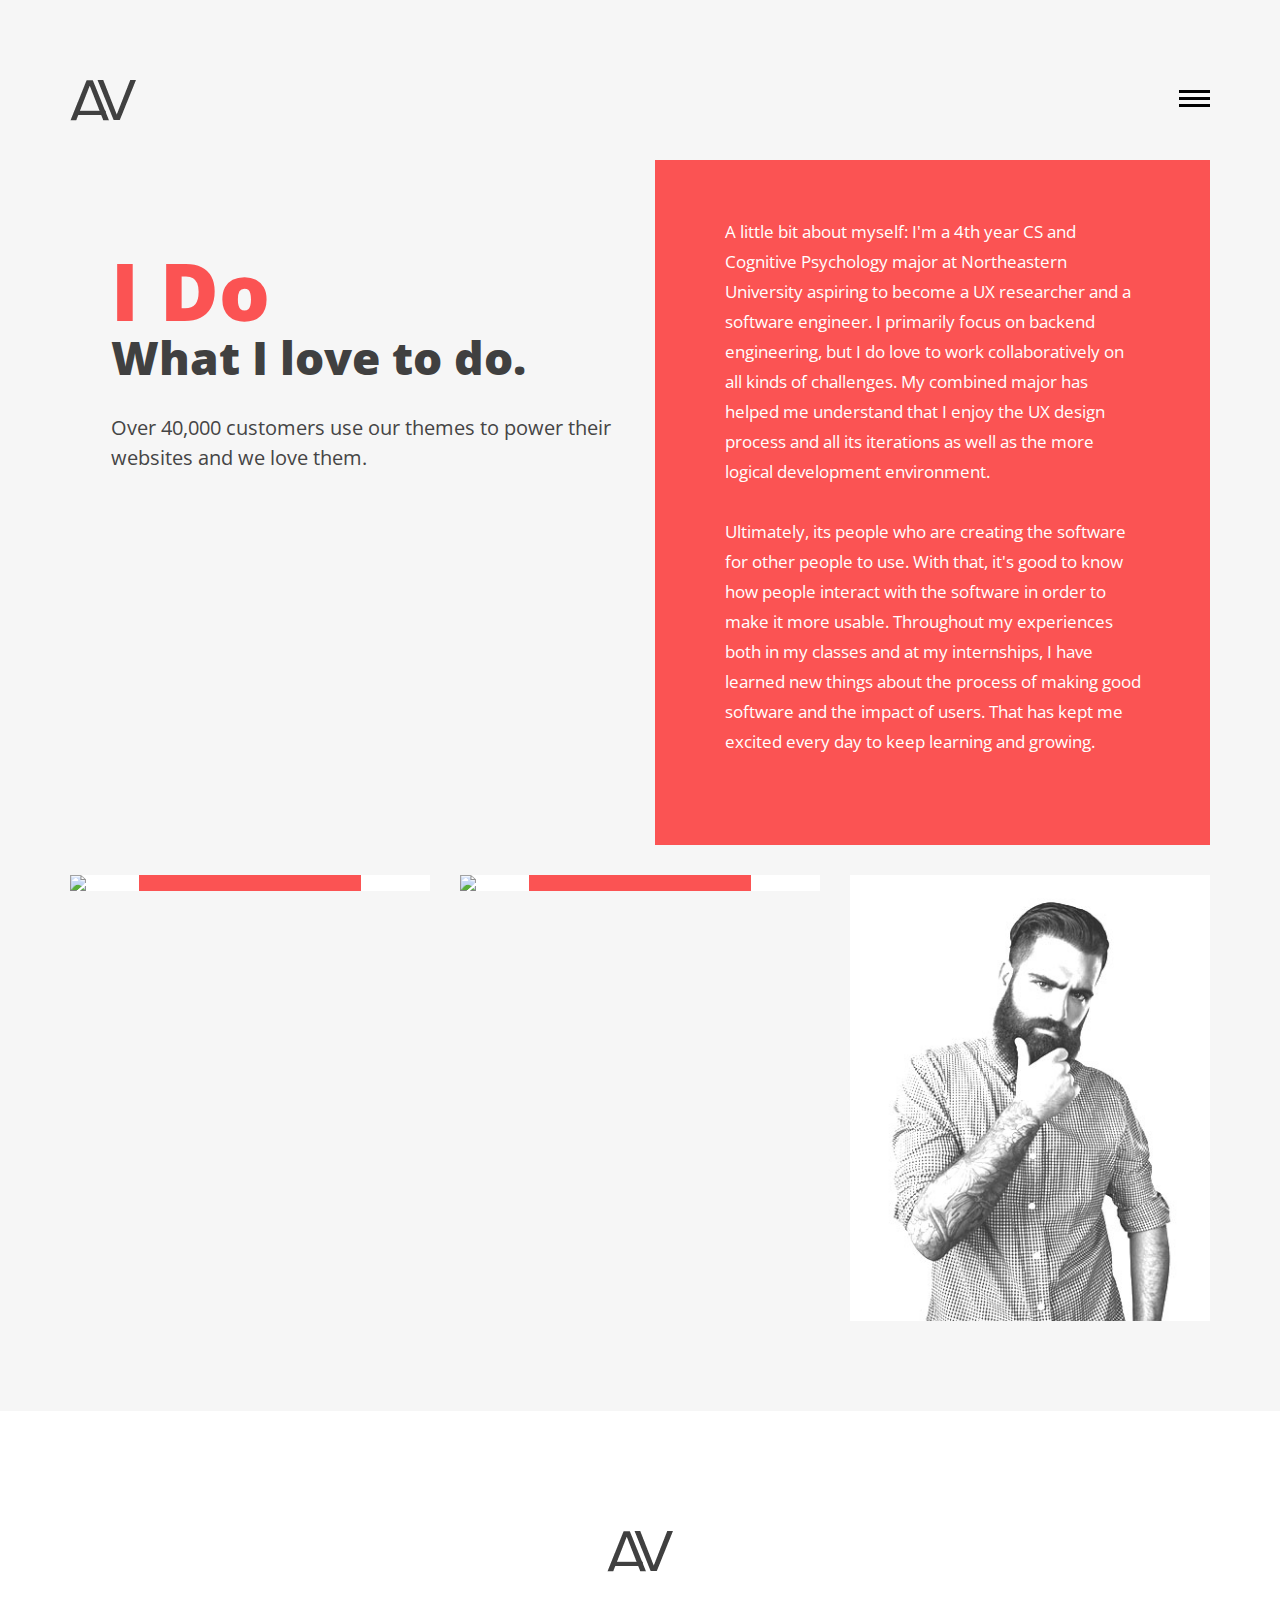
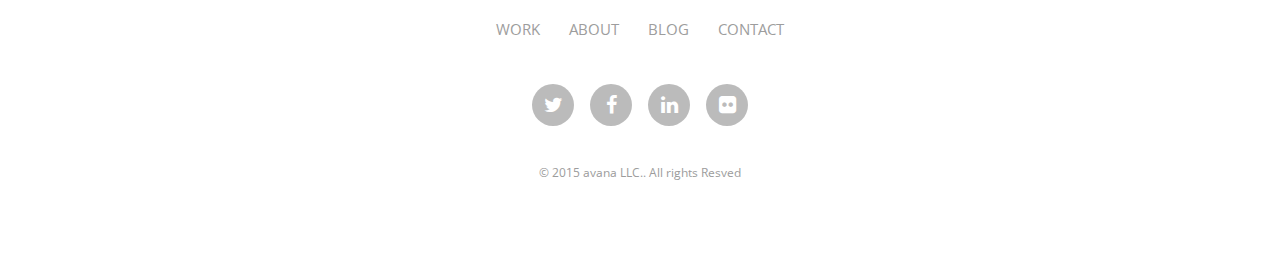
==== about.html @ 3d293314 "revamp step 1" ====
<!DOCTYPE HTML>

 <html>

    <head>

    	<meta name="viewport" content="width=device-width, initial-scale=1, maximum-scale=1" />
        <meta charset="utf-8">
        <!-- Description, Keywords and Author -->
        <meta name="description" content="">
        <meta name="author" content="">

        <title>:: Nikitha | About ::</title>
		<link rel="shortcut icon" href="images/favicon.ico" type="image/x-icon">

        <!-- style -->
        <link href="css/style.css" rel="stylesheet" type="text/css">
        <!-- style -->

        <!-- bootstrap -->
        <link href="css/bootstrap.min.css" rel="stylesheet" type="text/css">
        <!-- responsive -->
        <link href="css/responsive.css" rel="stylesheet" type="text/css">
        <!-- font-awesome -->
        <link href="css/fonts.css" rel="stylesheet" type="text/css">
        <link href="css/font-awesome.min.css" rel="stylesheet" type="text/css">
        <!-- font-awesome -->

	</head>


    <body>
    	<!-- header -->
        	<header role="header">
            	<div class="container">
                	<!-- logo -->
                    	<h1>
                        	<a href="index.html" title="Nikitha Koppu"><img src="images/logo.png" title="Nikitha Koppu" alt="Nikitha Koppu"/></a>
                        </h1>
                    <!-- logo -->

                    <!-- nav -->
                    <nav role="header-nav" class="navy">
                        <ul>
                            <li><a href="index.html" title="Work">Work</a></li>
                            <li class="nav-active"><a href="about.html" title="About">About</a></li>
                            <li><a href="blog.html" title="Blog">Blog</a></li>
                            <li><a href="contact.html" title="Contact">Contact</a></li>
                        </ul>
                    </nav>
                    <!-- nav -->
                </div>
            </header>

        <!-- header -->

        <!-- main -->

        <main role="main-inner-wrapper" class="container">
            <div class="row">
            	<section class="col-xs-12 col-sm-6 col-md-6 col-lg-6 ">
                	<article role="pge-title-content">
                    	<header>
                        	<h2><span>I Do</span> What I love to do.</h2>
                        </header>

                        <p>Over 40,000 customers use our themes to power their websites and we love them.</p>
                    </article>
                </section>

                <section class="col-xs-12 col-sm-6 col-md-6 col-lg-6">
                	<article class="about-content">
                    	<p>A little bit about myself:
                            I'm a 4th year CS and Cognitive Psychology major at Northeastern University aspiring to become a UX researcher and a software engineer.
                            I primarily focus on backend engineering, but I do love to work collaboratively on all kinds of challenges.
                            My combined major has helped me understand that I enjoy the UX design process and all its iterations as well as the more logical development environment.
                        </p>

                        <p>
                            Ultimately, its people who are creating the software for other people to use.
                            With that, it's good to know how people interact with the software in order to make it more usable.
                            Throughout my experiences both in my classes and at my internships, I have learned new things about the process of making good software and the impact of users.
                            That has kept me excited every day to keep learning and growing.
                        </p>
                    </article>
                </section>

                <div class="clearfix"></div>

                <!-- thumbnails -->

                	<div class="thumbnails-pan">
                    	<section class="col-xs-12 col-sm-4 col-md-4 col-lg-4 ">
                        	<figure>
                            	<img src="images/about-images/" class="img-responsive"/>
                            	<figcaption>
                                	<h3>Persona 1</h3>

                                    <h5>Software Developer</h5>
                                </figcaption>
                            </figure>
                        </section>

                        <section class="col-xs-12 col-sm-4 col-md-4 col-lg-4 ">
                        	<figure>
                            	<img src="images/about-images/" class="img-responsive"/>
                            	<figcaption>

                                	<h3>Nikitha</h3>

                                    <h5>The </h5>
                                </figcaption>
                            </figure>
                        </section>

                        <section class="col-xs-12 col-sm-4 col-md-4 col-lg-4 ">
                        	<figure>
                            	<img src="images/about-images/about-image-3.jpg" class="img-responsive"/>
                            	<figcaption>

                                	<h3>Persona 2</h3>

                                    <h5>UX Researcher</h5>
                                </figcaption>
                            </figure>
                        </section>
                    </div>

                <!-- thumbnails -->
            </div>
        </main>

    	<!-- main -->

        <!-- footer -->

        <footer role="footer">
            <!-- logo -->
                <h1>
                    <a href="index.html" title="avana LLC"><img src="images/logo.png" title="avana LLC" alt="avana LLC"/></a>
                </h1>

            <!-- logo -->

            <!-- nav -->

            <nav role="footer-nav">
            	<ul>
                	<li><a href="index.html" title="Work">Work</a></li>
                    <li><a href="about.html" title="About">About</a></li>
                    <li><a href="blog.html" title="Blog">Blog</a></li>
                    <li><a href="contact.html" title="Contact">Contact</a></li>
                </ul>
            </nav>

            <!-- nav -->

            <ul role="social-icons">
            	<li><a href="#"><i class="fa fa-twitter" aria-hidden="true"></i></a></li>
                <li><a href="#"><i class="fa fa-facebook" aria-hidden="true"></i></a></li>
                <li><a href="#"><i class="fa fa-linkedin" aria-hidden="true"></i></a></li>
                <li><a href="#"><i class="fa fa-flickr" aria-hidden="true"></i></a></li>
            </ul>
            <p class="copy-right">&copy; 2015  avana LLC.. All rights Resved</p>
        </footer>

        <!-- footer -->

        <!-- jQuery (necessary for Bootstrap's JavaScript plugins) -->
        <script src="js/jquery.min.js" type="text/javascript"></script>
        <!-- custom -->
		<script src="js/nav.js" type="text/javascript"></script>
        <script src="js/custom.js" type="text/javascript"></script>
        <!-- Include all compiled plugins (below), or include individual files as needed -->
        <script src="js/bootstrap.min.js" type="text/javascript"></script>
        <!-- jquery.countdown -->
        <script src="js/html5shiv.js" type="text/javascript"></script>

    </body>

</html>
---- css/style.css ----
/*

	Theme Name: avana LLC

	Template URI: 

	Description: 

	Author:

	Author URI: 

	License: 

	License URI:

	Version: 1.0

	

	1. Body style

	2. Header

	3. Main

	4. Footer

	5. About

	

*/

@import url(https://fonts.googleapis.com/css?family=Open+Sans:400,300,300italic,400italic,600,600italic,700,700italic,800,800italic);

html {

	-ms-text-size-adjust: 100%;

	-webkit-text-size-adjust: 100%;

}

*, *:before, *:after {

	-webkit-box-sizing: border-box;

	-moz-box-sizing: border-box;

	box-sizing: border-box;

}

input, textarea {

	-webkit-appearance: none;

	-webkit-border-radius: 0;

}

button, html input[type="button"],/* 1 */ input[type="reset"], input[type="submit"] {

	-webkit-appearance: button;

	cursor: pointer;

 *overflow:visible;

}

body, img,.commentys-form input[type="text"],.commentys-form input[type="email"],.commentys-form input[type="url"],.commentys-form textarea {

	transition: all .2s linear;

	-o-transition: all .2s linear;

	-moz-transition: all .2s linear;

	-webkit-transition: all .2s linear;

}

html, body, div, span, object, iframe, h1, h2, h3, h4, h5, h6, p, blockquote, pre, abbr, address, cite, code, del, dfn, em, img, ins, kbd, q, samp, small, strong, sub, sup, var, b, i, dl, dt, dd, ol, ul, li, fieldset, form, label, legend, table, caption, tbody, tfoot, thead, tr, th, td, article, aside, canvas, details, figcaption, figure, footer, header, hgroup, menu, nav, section, summary, time, mark, audio, video, input, main {

	-webkit-box-sizing: border-box;

	-moz-box-sizing: border-box;

	box-sizing: border-box;

	margin: 0;

	padding: 0;

	vertical-align: baseline;

	border: 0;

	outline: 0;

}

article, aside, details, figcaption, figure, footer, header, hgroup, menu, nav, section, img, main {

	display: block

}

audio, canvas, video {

	display: inline-block;

 *display:inline;

 *zoom:1

}

blockquote:before, blockquote:after, q:before, q:after {

	content: '';

	content: none;

}

.clear {

	clear: both;

	line-height: 0;

	height: 0;

}

a {

	text-decoration: none;

	outline: none;

	color: #010101;

	transition-delay: 0s;

	transition-duration: 0.6s;

	transition-property: all;

	transition-timing-function: ease;

}

a:focus, img:focus, button:focus, .btn:focus {outline: none;}

::-moz-selection {background-color:#fb5353;color:#fff;text-shadow:none;}

::selection {background-color: #fb5353;color: #fff;text-shadow: none;}

@font-face {font-family: 'Open Sans', sans-serif;}

/*===== Header ===*/

header[role="header"]{ padding-top:80px; padding-bottom:39px}

header[role="header"] h1{ padding:0; margin:0}

header[role="header"] h1 > a{ max-width:66px; display:block; float:left}

header[role="header"] nav{ padding-top:10px;transition-delay: 0s;

transition-duration: 0.6s;transition-property: all;transition-timing-function: ease;}

header[role="header"] nav ul{ display:none; position: fixed; z-index:60; text-align:center; width:100%; height:100%; top:0; left:0; right:0; background-color:rgba(255,255,255,0.8); padding:0; margin:0; padding-top:199px;}

header[role="header"] nav ul > li{ font-weight:800; font-size:42px; display:block}

header[role="header"] nav ul > li > a{ display:block; line-height:72px; color:#404040}

header[role="header"] nav ul > li:hover a,header[role="header"] nav ul > li.nav-active a{ text-decoration:none; color:#fb5353}

header[role="header"] nav #menu-button {width: 31px;font-size: 0;float: right;height: 19px;position: relative; z-index:70;

-webkit-transform: rotate(0deg);-moz-transform: rotate(0deg);-o-transform: rotate(0deg);transform: rotate(0deg);-webkit-transition: .5s ease-in-out;-moz-transition: .5s ease-in-out;-o-transition: .5s ease-in-out;transition: .5s ease-in-out;cursor: pointer;}

header[role="header"] nav #menu-button span {display: block;position: absolute;z-index: 60;height: 3px;

width: 100%;background: #111111;opacity: 1;left: 0;

-webkit-transform: rotate(0deg);-moz-transform: rotate(0deg);-o-transform: rotate(0deg);

transform: rotate(0deg);-webkit-transition: .25s ease-in-out;-moz-transition: .25s ease-in-out;-o-transition: .25s ease-in-out;transition: .25s ease-in-out;}

header[role="header"] nav #menu-button span {background: #010101;}

header[role="header"] nav #menu-button span:nth-child(1) {top:0px;}

header[role="header"] nav #menu-button span:nth-child(2) {top:7px;}

header[role="header"] nav #menu-button span:nth-child(3) {top:14px;}

header[role="header"] nav #menu-button.open span:nth-child(1) {top: 10px;

-webkit-transform: rotate(135deg);-moz-transform: rotate(135deg);-o-transform: rotate(135deg);transform: rotate(135deg);}

header[role="header"] nav #menu-button.open span:nth-child(2) {opacity: 0;left: -60px;}

header[role="header"] nav #menu-button.open span:nth-child(3) {top: 10px;

-webkit-transform: rotate(-135deg);-moz-transform: rotate(-135deg);-o-transform: rotate(-135deg);transform: rotate(-135deg);}

/*===== main ===*/

main[role="main-home-wrapper"],main[role="main-inner-wrapper"] { padding-bottom:90px}

main[role="main-home-wrapper"] article[role="pge-title-content"],main[role="main-inner-wrapper"] article[role="pge-title-content"]{ padding-left:41px}

main[role="main-home-wrapper"] article[role="pge-title-content"] header,main[role="main-inner-wrapper"] article[role="pge-title-content"] header{ padding-bottom:19px; padding-top:83px}

main[role="main-home-wrapper"] article[role="pge-title-content"] header h2,main[role="main-inner-wrapper"] article[role="pge-title-content"] header h2{ font-size:46px; line-height:53px; color:#404040; font-weight:800}

main[role="main-home-wrapper"] article[role="pge-title-content"] header h2 span,main[role="main-inner-wrapper"] article[role="pge-title-content"] header h2 span{ display:block; font-size:80px; color:#fb5353; padding-bottom:15px}

main[role="main-home-wrapper"] article[role="pge-title-content"] p,main[role="main-inner-wrapper"] article[role="pge-title-content"] p{ font-size:20px; line-height:30px; color:#454545}

/*===== footer ===*/

footer[role="footer"]{ background-color:#FFF; padding-top:100px; padding-bottom:77px}

footer[role="footer"] > h1 a{ margin:0 auto; display:block; max-width:66px;}

footer[role="footer"] nav{ padding-top:37px; padding-bottom:43px}

footer[role="footer"] nav > ul{ text-align:center; padding:0; margin:0}

footer[role="footer"] nav > ul > li{ display: inline-block; text-transform:uppercase; font-size:15px; margin:0 13px}

footer[role="footer"] nav > ul > li > a{ color:#9d9d9d}

footer[role="footer"] nav > ul > li:hover a{ text-decoration:none; color:#fb5353}

footer[role="footer"] ul[role="social-icons"]{ padding:0; margin:0; text-align:center; padding-bottom:40px;}

footer[role="footer"] ul[role="social-icons"] > li{ display: inline-block; margin:0 6.5px}

footer[role="footer"] ul[role="social-icons"] > li > a{ display:block; width:42px; height:42px; background-color:#bbbbbb; color:#FFF; line-height:42px; font-size:20px; border-radius:100%; text-align:center}

footer[role="footer"] ul[role="social-icons"] > li:hover a{ background-color:#fb5353}

footer[role="footer"] .copy-right{ text-align:center; display:block; font-size:12px; line-height:13px; color:#9c9c9c}

/*===== About ===*/

main[role="main-inner-wrapper"] .about-content{ background-color:#fb5353; padding-top:57px; padding-left:70px; padding-right:67px; padding-bottom:58px}

main[role="main-inner-wrapper"] .about-content p{ font-size:17px; line-height:30px; color:#FFF; padding-bottom:20px}

main[role="main-inner-wrapper"] .thumbnails-pan{ padding-top:30px}

main[role="main-inner-wrapper"] .thumbnails-pan section figure{ background-color:#FFF; position:relative; overflow:hidden; cursor:pointer}

main[role="main-inner-wrapper"] .thumbnails-pan section figure,main[role="main-inner-wrapper"] .thumbnails-pan section figure, img,main[role="main-inner-wrapper"] .thumbnails-pan section figure figcaption,section.blog-content figure,section.blog-content figure img,section.blog-content  article{transition-delay: 0s;transition-duration: 0.6s;transition-property: all;transition-timing-function: ease;}

main[role="main-inner-wrapper"] .thumbnails-pan section figure figcaption{ position:absolute; bottom:-50%; left:0; right:0; background-color:#fb5353; margin:0 69px; text-align:center; color:#FFF; padding-top:16px; padding-bottom:27px}

main[role="main-inner-wrapper"] .thumbnails-pan section figure figcaption h3{ font-size:21px; line-height:22px; font-weight:300}

main[role="main-inner-wrapper"] .thumbnails-pan section figure figcaption h5{ text-transform:uppercase; font-size:13px; line-height:14px; font-weight:bold}

main[role="main-inner-wrapper"] .thumbnails-pan section figure:hover,section.blog-content:hover article{ background-color:#fb5353; color:#FFF}

main[role="main-inner-wrapper"] .thumbnails-pan section figure:hover img,section.blog-content:hover figure img{-webkit-transform: scale3d(1.08,1.08,2);transform: scale3d(1.08,1.08,2); opacity:0.5}

main[role="main-inner-wrapper"] .thumbnails-pan section figure:hover figcaption{ bottom:0;}

/*===== Blog ===*/

article[role="pge-title-content"].blog-header{ padding-bottom:218px}

section.blog-content{ margin-bottom:29px}

section.blog-content figure{ overflow:hidden; position:relative;background-color: rgba(255,255,255,0.4); cursor:pointer}

section.blog-content figure .post-date{ text-align:center; color:#FFF; font-weight:800; font-size:14px; line-height:18px; text-transform:uppercase; display:block; background-color:#fb5353; width:130px; height:130px; position:absolute; left:0; top:0; padding-top:41px; z-index:50}

section.blog-content figure .post-date span{ font-size:50px; line-height:35px; display:block}

section.blog-content  article{ font-size:21px; line-height:30px; color:#FFF;  font-weight:800; color:#343434; padding-left:42px; padding-top:33px; padding-bottom:31px;}

section.blog-content:hover figure img{ opacity:0.5}

/*===== Contact ===*/

article[role="pge-title-content"].contact-header{ padding-bottom:218px}

article[role="pge-title-content"].contact-header p a{ color:#343434; padding-right:34px}

article[role="pge-title-content"].contact-header p a:hover{color:#fb5353; text-decoration:none}

.demo-wrapper {width: 100%;margin: 0 auto;height:499px;}

#surabaya {width: 100%;height: 100%;}

.error_message{ color:#e84d49}

#success_page h3,#success_page p{color:#60ca6f }

.contat-from-wrapper{ padding:0 69px; margin-top:108px}

.contat-from-wrapper input[type="text"],.contat-from-wrapper input[type="email"],.contat-from-wrapper textarea{ width:100%; display:block; outline:none; border-bottom:1px solid #bbbbbb; background-color:inherit; color:#404040; font-size:21px; line-height:23px; padding-bottom:24px}

.contat-from-wrapper input[type="text"]:focus,.contat-from-wrapper input[type="email"]:focus,.contat-from-wrapper textarea:focus{ border-bottom-color:#9f9e9e}

.contat-from-wrapper form ::-webkit-input-placeholder { color:#404040; }

.contat-from-wrapper form ::-moz-placeholder { color:#404040; } /* firefox 19+ */

.contat-from-wrapper form :-ms-input-placeholder { color:#404040; } /* ie */

.contat-from-wrapper form input:-moz-placeholder { color:#404040; }

.contat-from-wrapper textarea{ border-bottom:1px solid #bbbbbb; border-left:none; border-right:none; border-top:none; height:77px; margin-top:56px}

.contat-from-wrapper input[type="submit"]{ display:block; border:none; outline:none; width:200px; line-height:60px; text-transform:uppercase; font-size:21px; color:#FFF; font-weight:800; letter-spacing:2px; background-color:#e84d49; margin:41px auto; margin-bottom:0}

.contat-from-wrapper input[type="submit"]:hover{background-color:#f8524e}

/*== Work Details ==*/

.work-details,.blog-details{ padding:0 69px; margin-top:73px}

.work-details header h2{ color:#343434; font-size:36px; font-weight:800}

.work-details header a{ display:inline-block; color:#fb5353; font-size:18px;font-weight:800;padding-top:3px}

.work-details header a i{ color:#0d0d0d; padding-left:10px}

.work-details header a:hover{ color:#0d0d0d; text-decoration:none}

.work-details header a:hover i{ color:#fb5353}

.work-details p{ font-size:16px; color:#666666; line-height:30px; margin-bottom:20px; font-weight:300}

.work-details p strong{ font-weight:800}

.work-images{ margin-top:46px}

.work-images li{ margin-bottom:50px}

/*== Blog Details ==*/

.bog-header { padding-bottom:62px}

.bog-header h3,.comments-pan h3,.commentys-form h4{ color:#404040;font-weight:800; padding-bottom:24px; display:block}

.bog-header h3 span{ color:#fb5353}

.bog-header h2{ font-size:36px; font-weight:normal}

.blog-details .enter-content{ margin-top:62px}

.blog-details .enter-content p{ font-size:16px; line-height:30px; font-weight:300; margin-bottom:23px}

.comments-pan{border-top:2px solid #dedede; padding-top:15px}

.comments-pan h3{border-bottom:2px solid #dedede; padding-bottom:34px; margin-bottom:52px}

.comments-reply,.reply-pan{ padding:0; margin:0; list-style:none}

.comments-reply li{ display:block; border-bottom:2px solid #dedede; overflow:hidden; padding-bottom:51px; margin-bottom:39px}

.comments-reply li figure{ float:left; width:70px; background-color:#000}

.comments-reply li section{ float:left; padding-left:30px; font-size:16px; line-height:30px; font-weight:300; color:#343434;width: 92%;}

.comments-reply li section .date-pan{ font-size:14px; line-height:18px; padding-bottom:25px}

.comments-reply li section h4{font-weight:800; color:#404040; font-size:21px; margin-bottom:6px; margin-top:0}

.comments-reply li section h4 a{ font-size:16px; color:#fb5353;font-weight:400; display:inline-block; padding-left:20px}

.reply-pan{ clear:both; display:block; margin-left:100px;padding-top:39px }

.reply-pan li{ border-bottom:none;border-top:2px solid #dedede; padding-bottom:0; margin-bottom:0;padding-top:38px;}

.commentys-form h4{ font-size:24px}

.commentys-form form{ margin-top:30px}

.commentys-form input[type="text"],.commentys-form input[type="email"],.commentys-form input[type="url"],.commentys-form textarea{ font-size:21px; line-height:22px; color:#404040; padding-bottom:26px; border-bottom:2px solid #bbbbbb; width:100%; display:block; border-left:none; border-right:none; border-top:none; background-color:transparent; outline:none}

.commentys-form textarea{ margin-top:57px}

.commentys-form input[type="text"]:focus,.commentys-form input[type="email"]:focus,.commentys-form input[type="url"]:focus,.commentys-form textarea:focus{ border-bottom-color:#000}

.commentys-form input[type="button"]{ padding:0 36px; text-transform:uppercase; display:inline-block; font-size:21px; line-height:60px; color:#FFF; font-weight: bold; text-align:center; border:none; outline:none; background-color:#fb5353; margin-top:50px}

.commentys-form input[type="button"]:hover{ background-color:#ff5c5c}
---- css/responsive.css ----
/* md */
@media (min-width: 992px) and (max-width: 1199px) {
	.comments-reply li section{ width:88%}
}
/* sm */
@media (min-width: 768px) and (max-width: 991px) {
	header[role="header"]{ padding:8% 0;}
	header[role="header"] nav ul{ padding-top:10%}
	main[role="main-home-wrapper"] article[role="pge-title-content"],main[role="main-inner-wrapper"] article[role="pge-title-content"]{ padding-left:0}
	main[role="main-home-wrapper"] article[role="pge-title-content"] header,main[role="main-inner-wrapper"] article[role="pge-title-content"] header{ padding-top:0}
	main[role="main-home-wrapper"] article[role="pge-title-content"] header h2,main[role="main-inner-wrapper"] article[role="pge-title-content"] header h2{ font-size:34px}
	main[role="main-home-wrapper"] article p br{ display:none}
	footer[role="footer"]{ padding:30px 0}
	footer[role="footer"] nav{ padding:15px 0}
	main[role="main-inner-wrapper"] .about-content{ padding:5%}
	main[role="main-inner-wrapper"] .thumbnails-pan section figure figcaption{ margin:0 10%}
	section.blog-content figure .post-date{ padding-top:20px; height:100px; width:100px}
	article.contact-header[role="pge-title-content"] p a{padding-right:10px}
	.contat-from-wrapper{ margin-top:10px; padding:0 15px}
	.grid-lod li{ width:100% !important; position:static !important; display:inline-block}
	.grid-lod li img{ width:100%}
	.work-details,.blog-details{ padding:0; margin-top:0}
	.comments-reply li section{ width:88%}
}
/* xs */
@media (max-width: 767px) {
	header[role="header"]{ padding:8% 0;}
	header[role="header"] nav ul{ padding-top:10%}
	header[role="header"] nav ul > li{ font-size:30px}
	header[role="header"] nav ul > li > a{ line-height:55px}
	main[role="main-home-wrapper"] article[role="pge-title-content"],main[role="main-inner-wrapper"] article[role="pge-title-content"]{ padding-left:0}
	main[role="main-home-wrapper"] article[role="pge-title-content"] header,main[role="main-inner-wrapper"] article[role="pge-title-content"] header{ padding-top:10px}
	main[role="main-home-wrapper"] article[role="pge-title-content"] header h2,main[role="main-inner-wrapper"] article[role="pge-title-content"] header h2{ font-size:47px}
	main[role="main-home-wrapper"] article[role="pge-title-content"] header h2 span, main[role="main-inner-wrapper"] article[role="pge-title-content"] header h2 span{ font-size:60px;}
	main[role="main-home-wrapper"] article{ padding-bottom:30px}
	main[role="main-home-wrapper"] article p br{ display:none}
	footer[role="footer"]{ padding:40px 0}
	footer[role="footer"] nav{ padding:15px 0}
	main[role="main-inner-wrapper"] .about-content{ padding:5%}
	main[role="main-inner-wrapper"] .thumbnails-pan section figure{ margin-bottom:20px}
	article[role="pge-title-content"].blog-header,article[role="pge-title-content"].contact-header{ padding-bottom:30px}
	section.blog-content figure .post-date{ padding-top:20px; height:100px; width:100px}
	section.blog-content article{ padding:2% 5%; font-size:18px; line-height:24px;font-family: 'proxima_nova_cn_rgregular';}
	article.contact-header[role="pge-title-content"] p a{ font-size:18px; padding-right:10px}
	.contat-from-wrapper{ margin-top:10px; padding:0 15px}
	.contat-from-wrapper input[type="text"], .contat-from-wrapper input[type="email"]{ margin-bottom:20px}
	.contat-from-wrapper textarea{ margin-top:0}
	.work-details,.blog-details{ padding:0; margin-top:0}
	.work-images{ margin-top:0}
	.work-images li{ margin-bottom:0; width:100%}
	.work-images li figcaption h2{ font-size:18px;}
	.grid-lod li{ width:100% !important; position:static !important}
	.bog-header h3, .comments-pan h3, .commentys-form h4{ padding-bottom:0}
	.bog-header h2{ font-size:18px; line-height:26px}
	.bog-header{ padding-bottom:20px}
	.blog-details .enter-content{ margin-top:10px}
	.blog-details .enter-content p,.comments-reply li section{ font-size:14px; line-height:26px}
	.comments-pan h3{ padding-bottom:20px; margin-top:0}
	.comments-reply li section{ float:none; width:auto; padding-left:0}
	.comments-reply li figure{ margin-right:20px}
	.reply-pan{ margin-left:20px}
	.commentys-form input[type="text"], .commentys-form input[type="email"], .commentys-form input[type="url"], .commentys-form textarea{ margin-bottom:20px}
	.commentys-form textarea{ margin-top:0; margin-bottom:0}
	
}
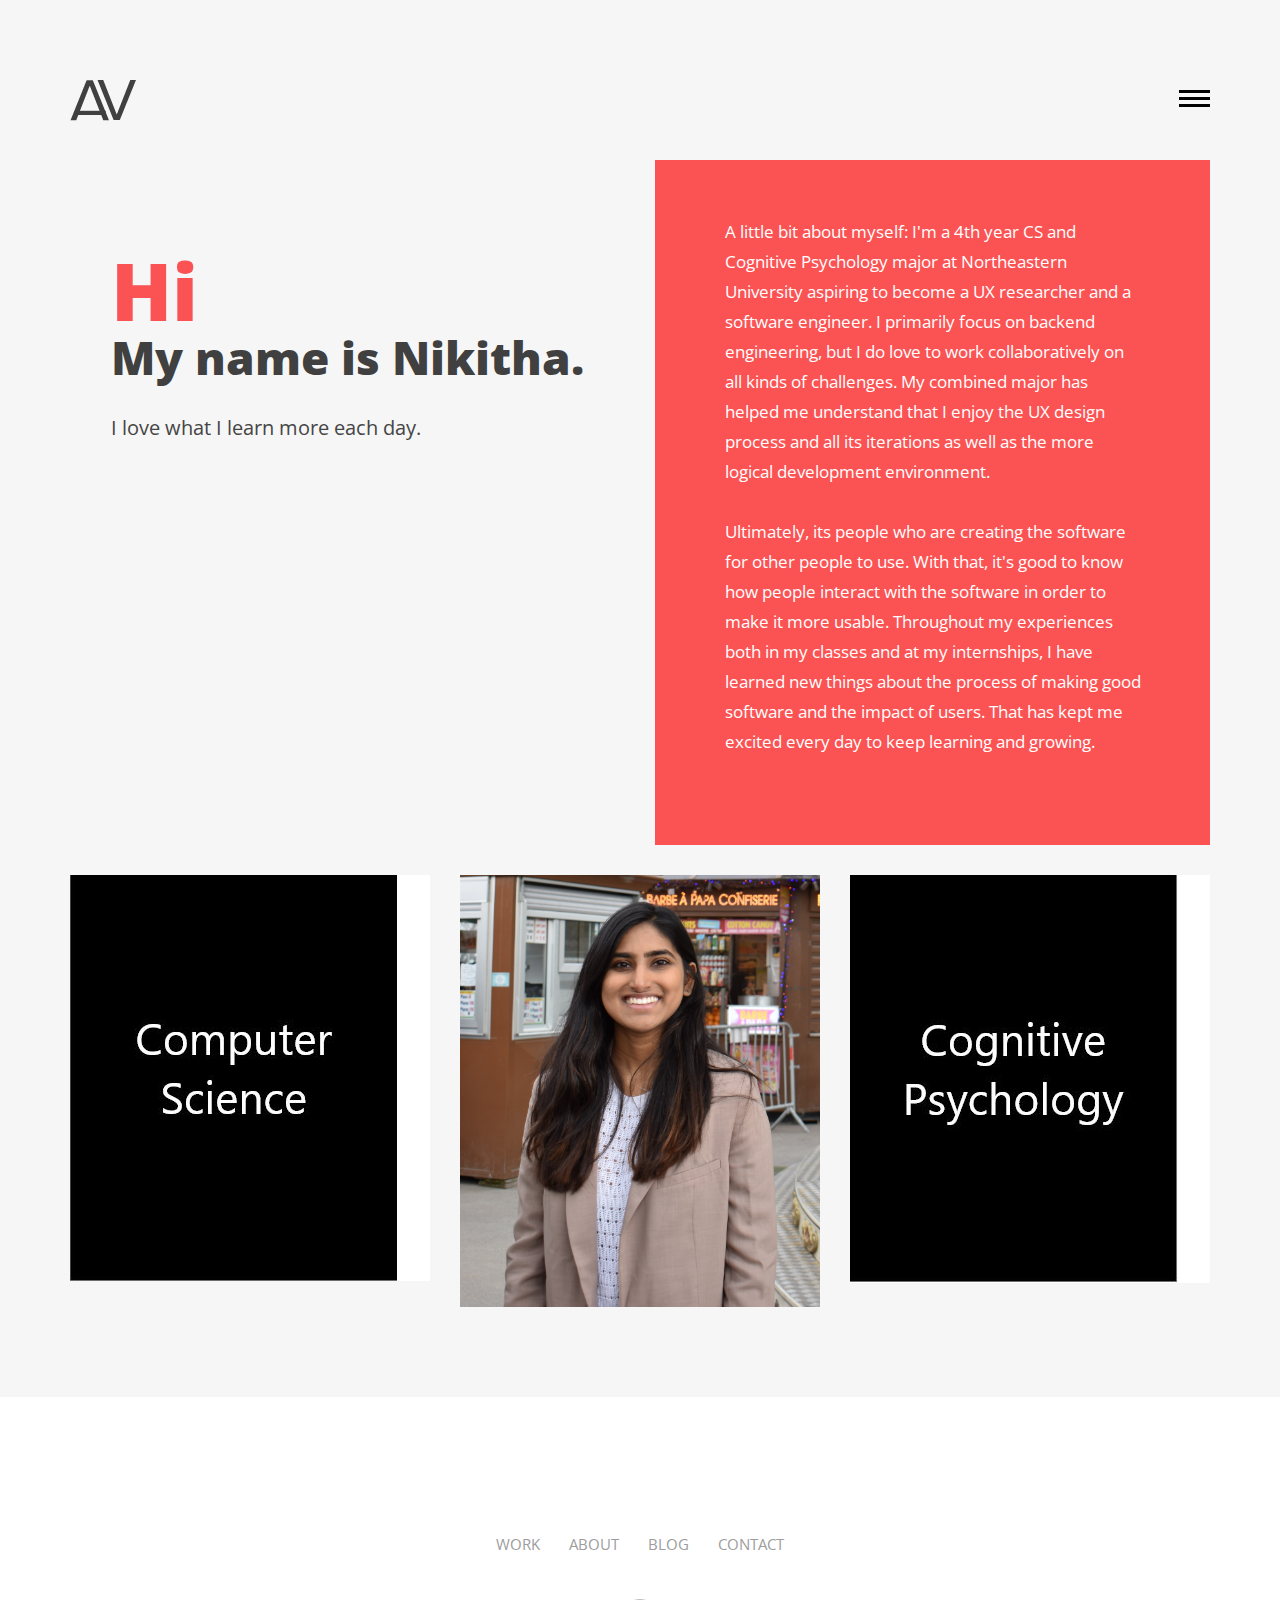
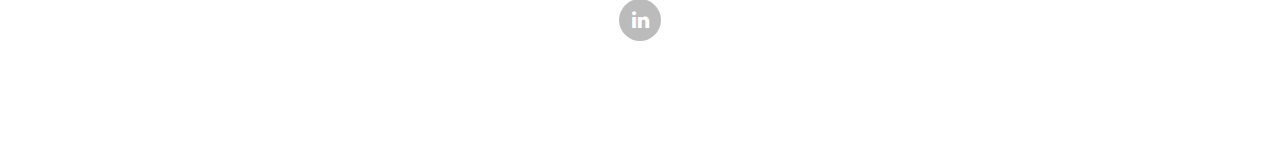
==== commit d1943ab0: "about page" ====
--- a/about.html
+++ b/about.html
@@ -61,10 +61,10 @@
             	<section class="col-xs-12 col-sm-6 col-md-6 col-lg-6 ">
                 	<article role="pge-title-content">
                     	<header>
-                        	<h2><span>I Do</span> What I love to do.</h2>
+                        	<h2><span>Hi </span> My name is Nikitha.</h2>
                         </header>
 
-                        <p>Over 40,000 customers use our themes to power their websites and we love them.</p>
+                        <p>I love what I learn more each day.</p>
                     </article>
                 </section>
 
@@ -92,7 +92,7 @@
                 	<div class="thumbnails-pan">
                     	<section class="col-xs-12 col-sm-4 col-md-4 col-lg-4 ">
                         	<figure>
-                            	<img src="images/about-images/" class="img-responsive"/>
+                            	<img src="images/about-images/cs.JPG" class="img-responsive"/>
                             	<figcaption>
                                 	<h3>Persona 1</h3>
 
@@ -103,19 +103,19 @@
 
                         <section class="col-xs-12 col-sm-4 col-md-4 col-lg-4 ">
                         	<figure>
-                            	<img src="images/about-images/" class="img-responsive"/>
+                            	<img src="images/about-images/profile.jpg" class="img-responsive"/>
                             	<figcaption>
 
                                 	<h3>Nikitha</h3>
 
-                                    <h5>The </h5>
+                                    <h5>A Thinker</h5>
                                 </figcaption>
                             </figure>
                         </section>
 
                         <section class="col-xs-12 col-sm-4 col-md-4 col-lg-4 ">
                         	<figure>
-                            	<img src="images/about-images/about-image-3.jpg" class="img-responsive"/>
+                            	<img src="images/about-images/psych.JPG" class="img-responsive"/>
                             	<figcaption>
 
                                 	<h3>Persona 2</h3>
@@ -135,12 +135,6 @@
         <!-- footer -->
 
         <footer role="footer">
-            <!-- logo -->
-                <h1>
-                    <a href="index.html" title="avana LLC"><img src="images/logo.png" title="avana LLC" alt="avana LLC"/></a>
-                </h1>
-
-            <!-- logo -->
 
             <!-- nav -->
 
@@ -156,12 +150,8 @@
             <!-- nav -->
 
             <ul role="social-icons">
-            	<li><a href="#"><i class="fa fa-twitter" aria-hidden="true"></i></a></li>
-                <li><a href="#"><i class="fa fa-facebook" aria-hidden="true"></i></a></li>
                 <li><a href="#"><i class="fa fa-linkedin" aria-hidden="true"></i></a></li>
-                <li><a href="#"><i class="fa fa-flickr" aria-hidden="true"></i></a></li>
             </ul>
-            <p class="copy-right">&copy; 2015  avana LLC.. All rights Resved</p>
         </footer>
 
         <!-- footer -->
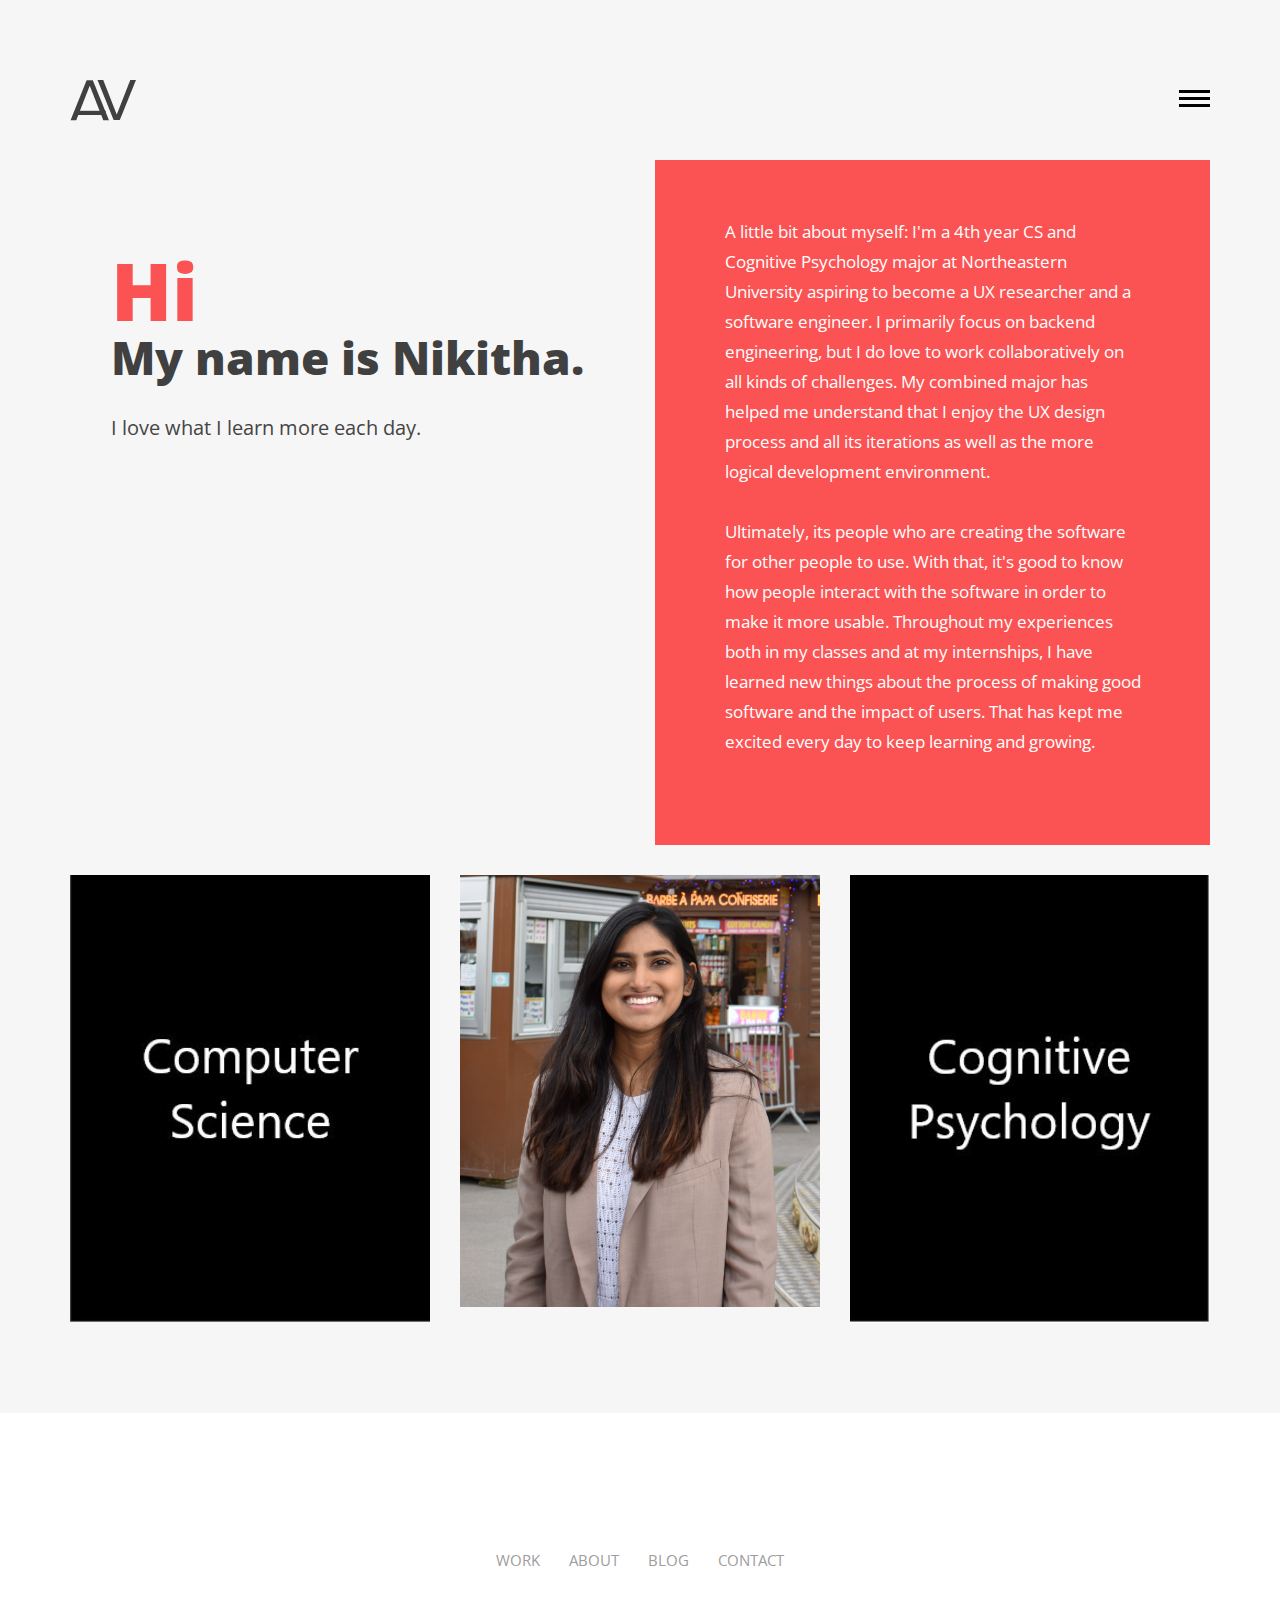
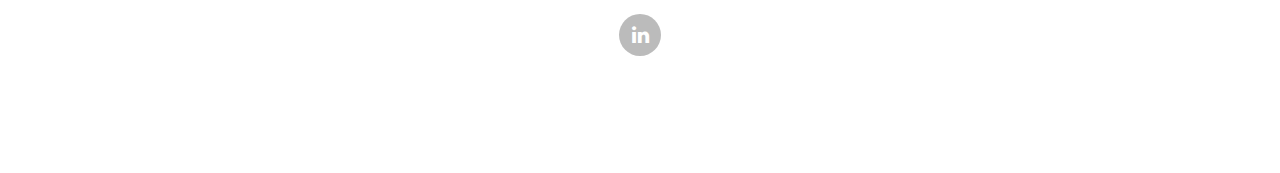
==== commit e23c1752: "img size" ====
--- a/about.html
+++ b/about.html
@@ -92,7 +92,7 @@
                 	<div class="thumbnails-pan">
                     	<section class="col-xs-12 col-sm-4 col-md-4 col-lg-4 ">
                         	<figure>
-                            	<img src="images/about-images/cs.JPG" class="img-responsive"/>
+                            	<img src="images/about-images/cs.JPG" width="385" height="462" class="img-responsive"/>
                             	<figcaption>
                                 	<h3>Persona 1</h3>
 
@@ -103,7 +103,7 @@
 
                         <section class="col-xs-12 col-sm-4 col-md-4 col-lg-4 ">
                         	<figure>
-                            	<img src="images/about-images/profile.jpg" class="img-responsive"/>
+                            	<img src="images/about-images/profile.jpg" width="385" height="462" class="img-responsive"/>
                             	<figcaption>
 
                                 	<h3>Nikitha</h3>
@@ -115,7 +115,7 @@
 
                         <section class="col-xs-12 col-sm-4 col-md-4 col-lg-4 ">
                         	<figure>
-                            	<img src="images/about-images/psych.JPG" class="img-responsive"/>
+                            	<img src="images/about-images/psych.JPG" width="385" height="462" class="img-responsive"/>
                             	<figcaption>
 
                                 	<h3>Persona 2</h3>
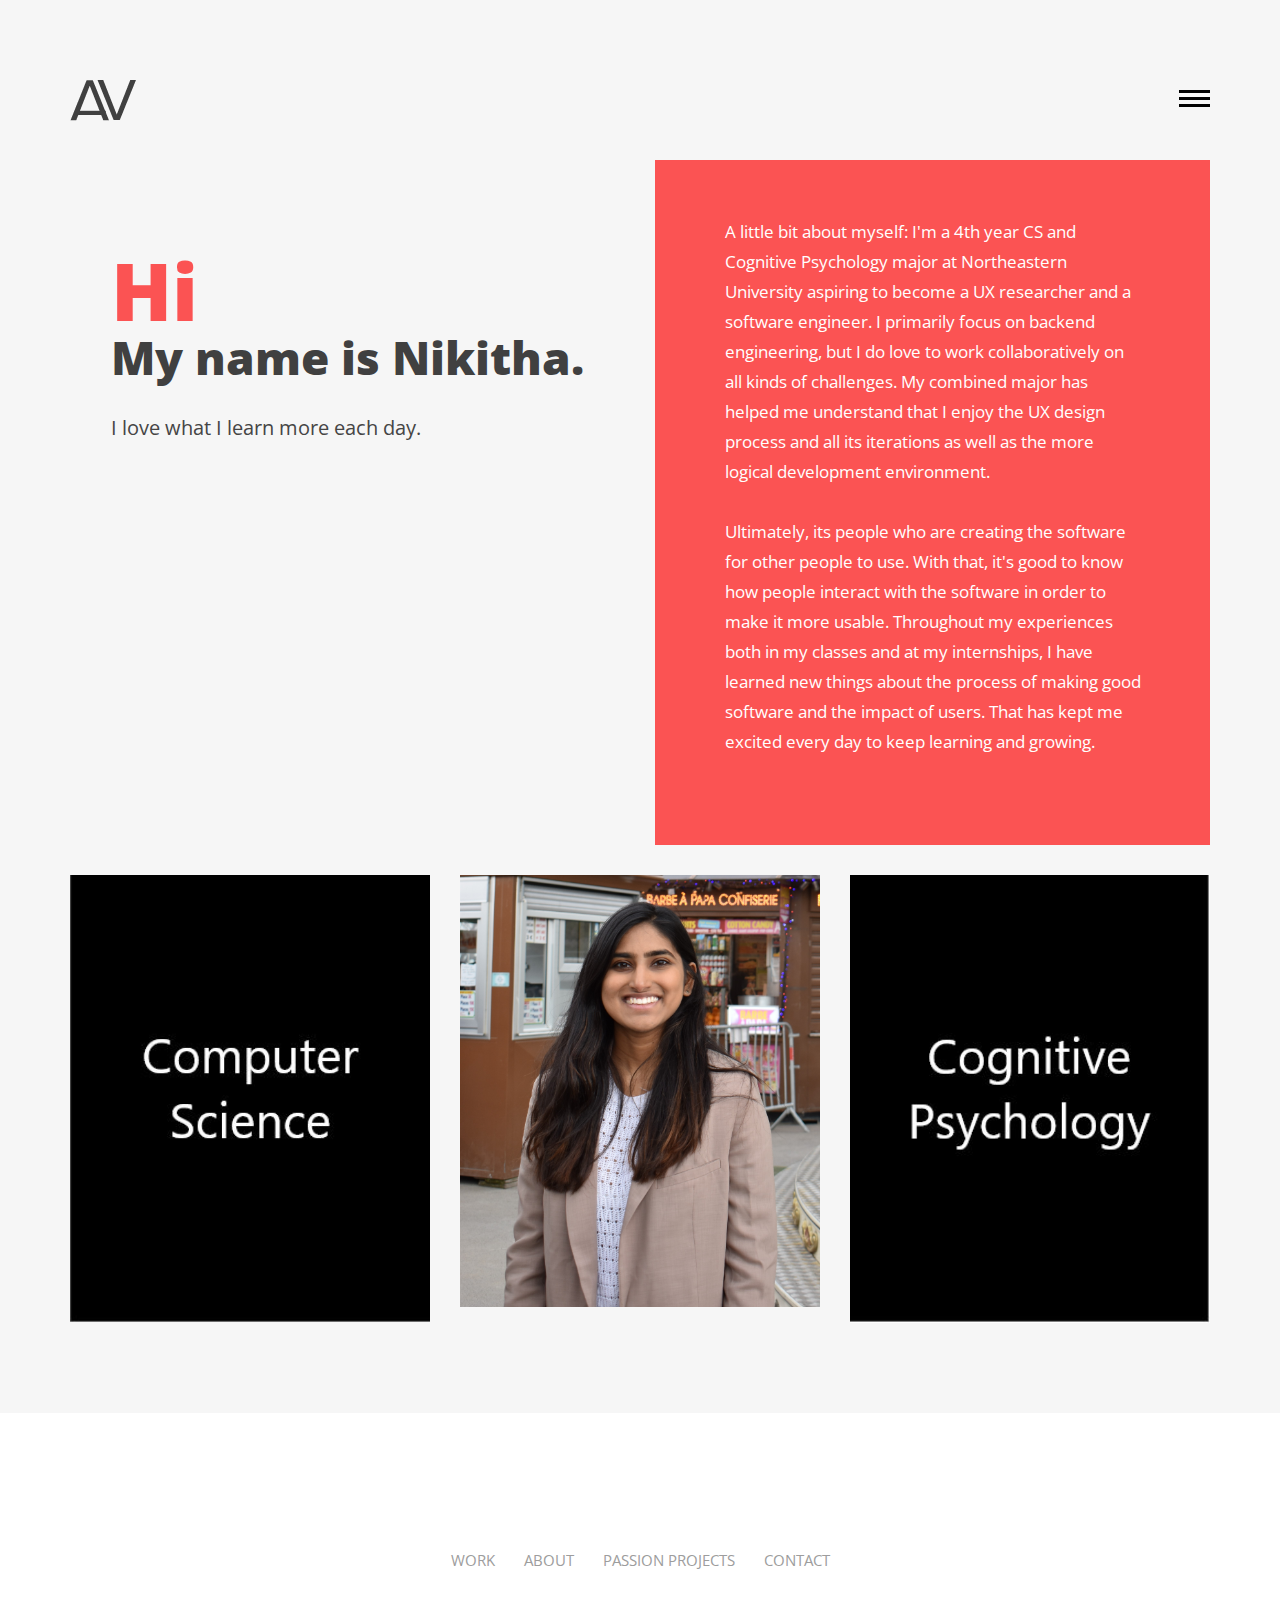
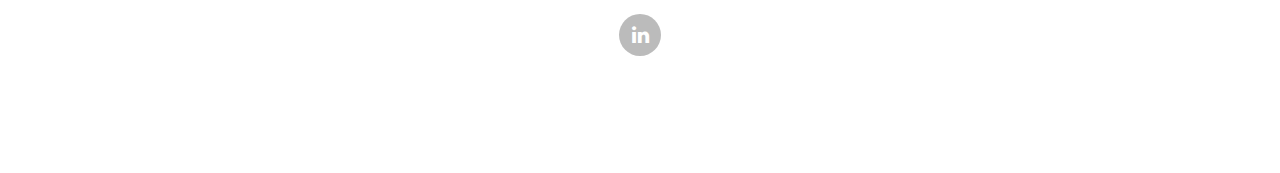
==== commit f9a8060b: "added content and imgs for work, education  - passpro" ====
--- a/about.html
+++ b/about.html
@@ -44,7 +44,7 @@
                         <ul>
                             <li><a href="index.html" title="Work">Work</a></li>
                             <li class="nav-active"><a href="about.html" title="About">About</a></li>
-                            <li><a href="blog.html" title="Blog">Blog</a></li>
+                            <li><a href="personal-projects.html" title="Blog">Blog</a></li>
                             <li><a href="contact.html" title="Contact">Contact</a></li>
                         </ul>
                     </nav>
@@ -142,7 +142,7 @@
             	<ul>
                 	<li><a href="index.html" title="Work">Work</a></li>
                     <li><a href="about.html" title="About">About</a></li>
-                    <li><a href="blog.html" title="Blog">Blog</a></li>
+                    <li><a href="personal-projects.html" title="Projects">Passion Projects</a></li>
                     <li><a href="contact.html" title="Contact">Contact</a></li>
                 </ul>
             </nav>
@@ -150,7 +150,7 @@
             <!-- nav -->
 
             <ul role="social-icons">
-                <li><a href="#"><i class="fa fa-linkedin" aria-hidden="true"></i></a></li>
+                <li><a href="https://www.linkedin.com/in/nikitha-koppu/"><i class="fa fa-linkedin" aria-hidden="true"></i></a></li>
             </ul>
         </footer>
 
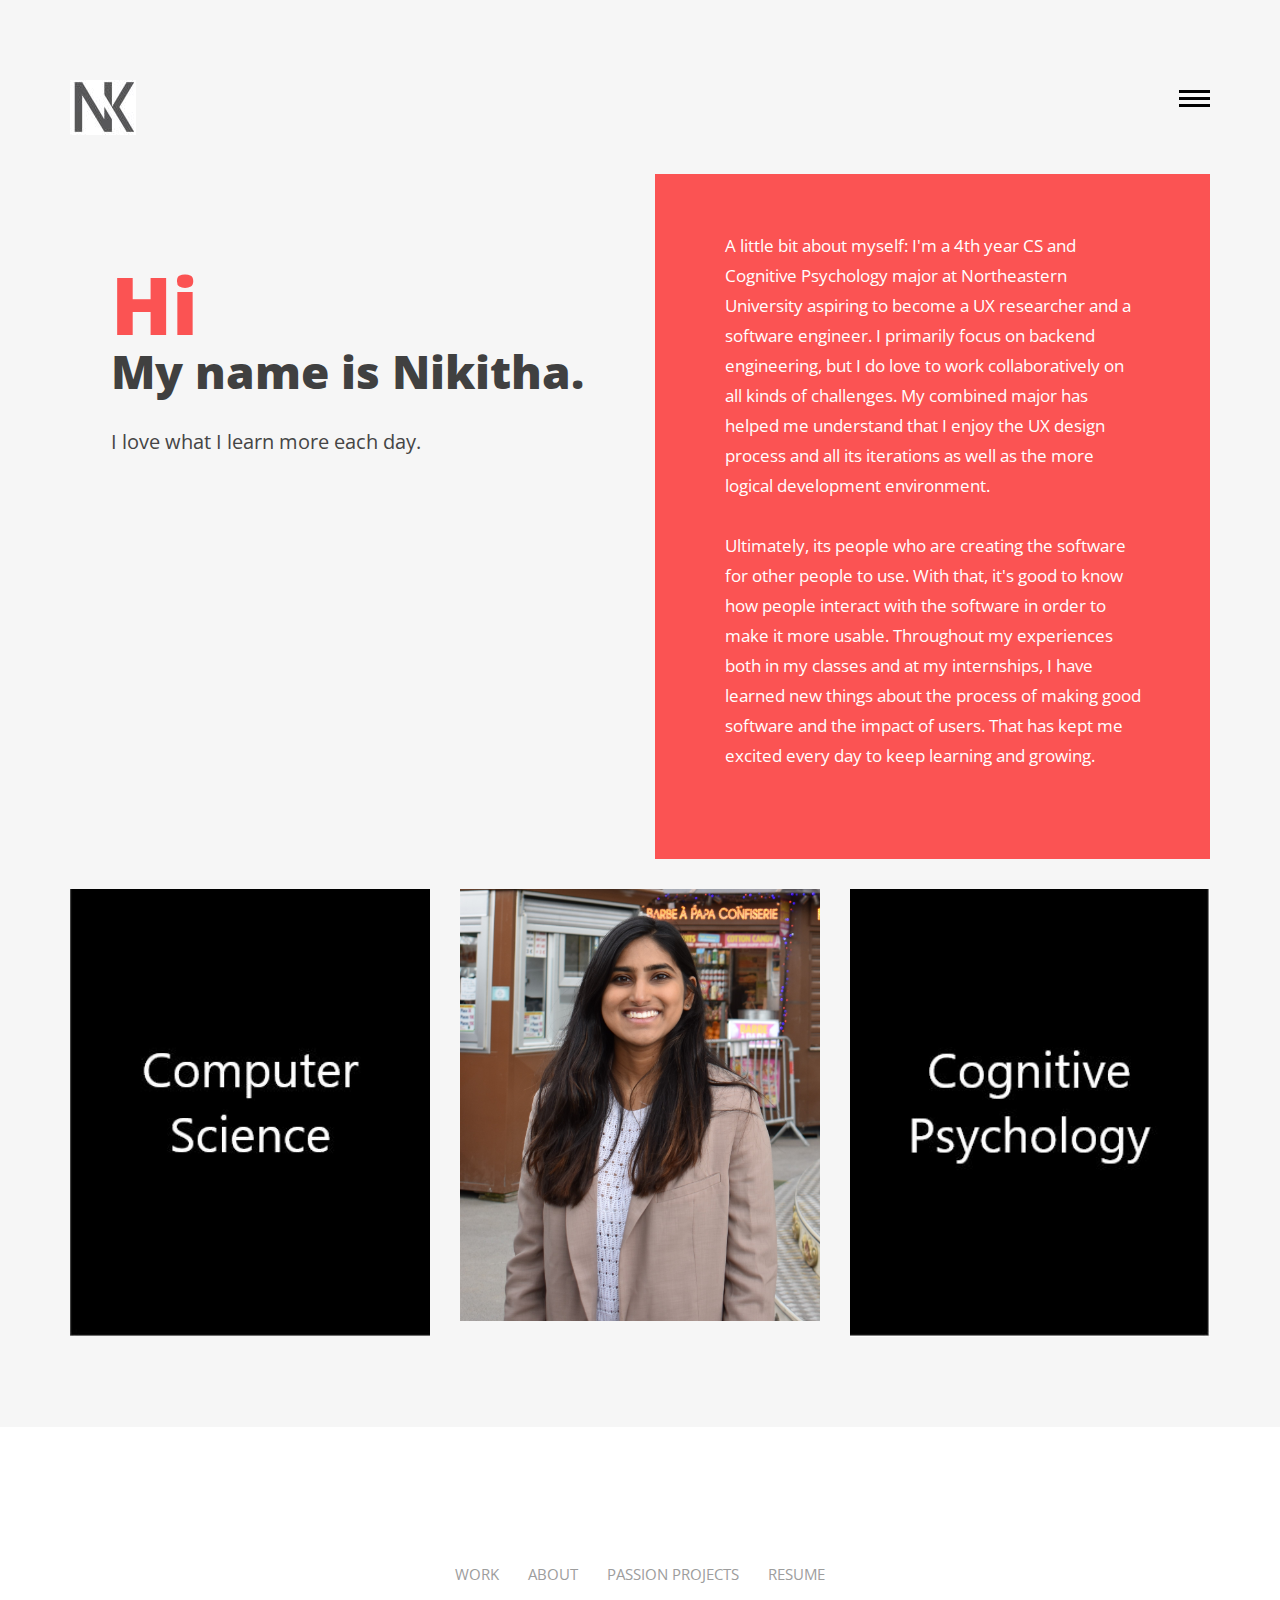
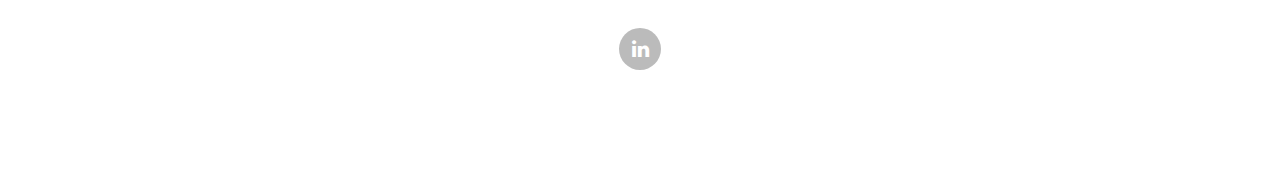
==== commit c91c7e00: "fixed layout and sizing" ====
--- a/about.html
+++ b/about.html
@@ -35,7 +35,7 @@
             	<div class="container">
                 	<!-- logo -->
                     	<h1>
-                        	<a href="index.html" title="Nikitha Koppu"><img src="images/logo.png" title="Nikitha Koppu" alt="Nikitha Koppu"/></a>
+                        	<a href="index.html" title="Nikitha Koppu"><img src="images/logo.JPG" title="Nikitha Koppu" alt="Nikitha Koppu"/></a>
                         </h1>
                     <!-- logo -->
 
@@ -45,7 +45,7 @@
                             <li><a href="index.html" title="Work">Work</a></li>
                             <li class="nav-active"><a href="about.html" title="About">About</a></li>
                             <li><a href="personal-projects.html" title="Blog">Blog</a></li>
-                            <li><a href="contact.html" title="Contact">Contact</a></li>
+                            <li><a href="images/about-images/Full-time%20resume%202020.pdf" target="_blank" title="Resume">Resume</a></li>
                         </ul>
                     </nav>
                     <!-- nav -->
@@ -143,7 +143,7 @@
                 	<li><a href="index.html" title="Work">Work</a></li>
                     <li><a href="about.html" title="About">About</a></li>
                     <li><a href="personal-projects.html" title="Projects">Passion Projects</a></li>
-                    <li><a href="contact.html" title="Contact">Contact</a></li>
+                    <li><a href="images/about-images/Full-time%20resume%202020.pdf" target="_blank" title="Resume">Resume</a></li>
                 </ul>
             </nav>
 
--- a/css/style.css
+++ b/css/style.css
@@ -136,6 +136,25 @@
 
 }
 
+.mockup-row {
+	display: flex;
+}
+
+.mockup-column {
+	flex: 33.33%;
+	padding: 5px;
+}
+
+.center {
+	display: block;
+	margin-left: auto;
+	margin-right: auto;
+	width: 50%;
+}
+.outline {
+	text-shadow: -1px -1px 0 #000, 1px -1px 0 #000, -1px 1px 0 #000, 1px 1px 0 #000;
+}
+
 a {
 
 	text-decoration: none;
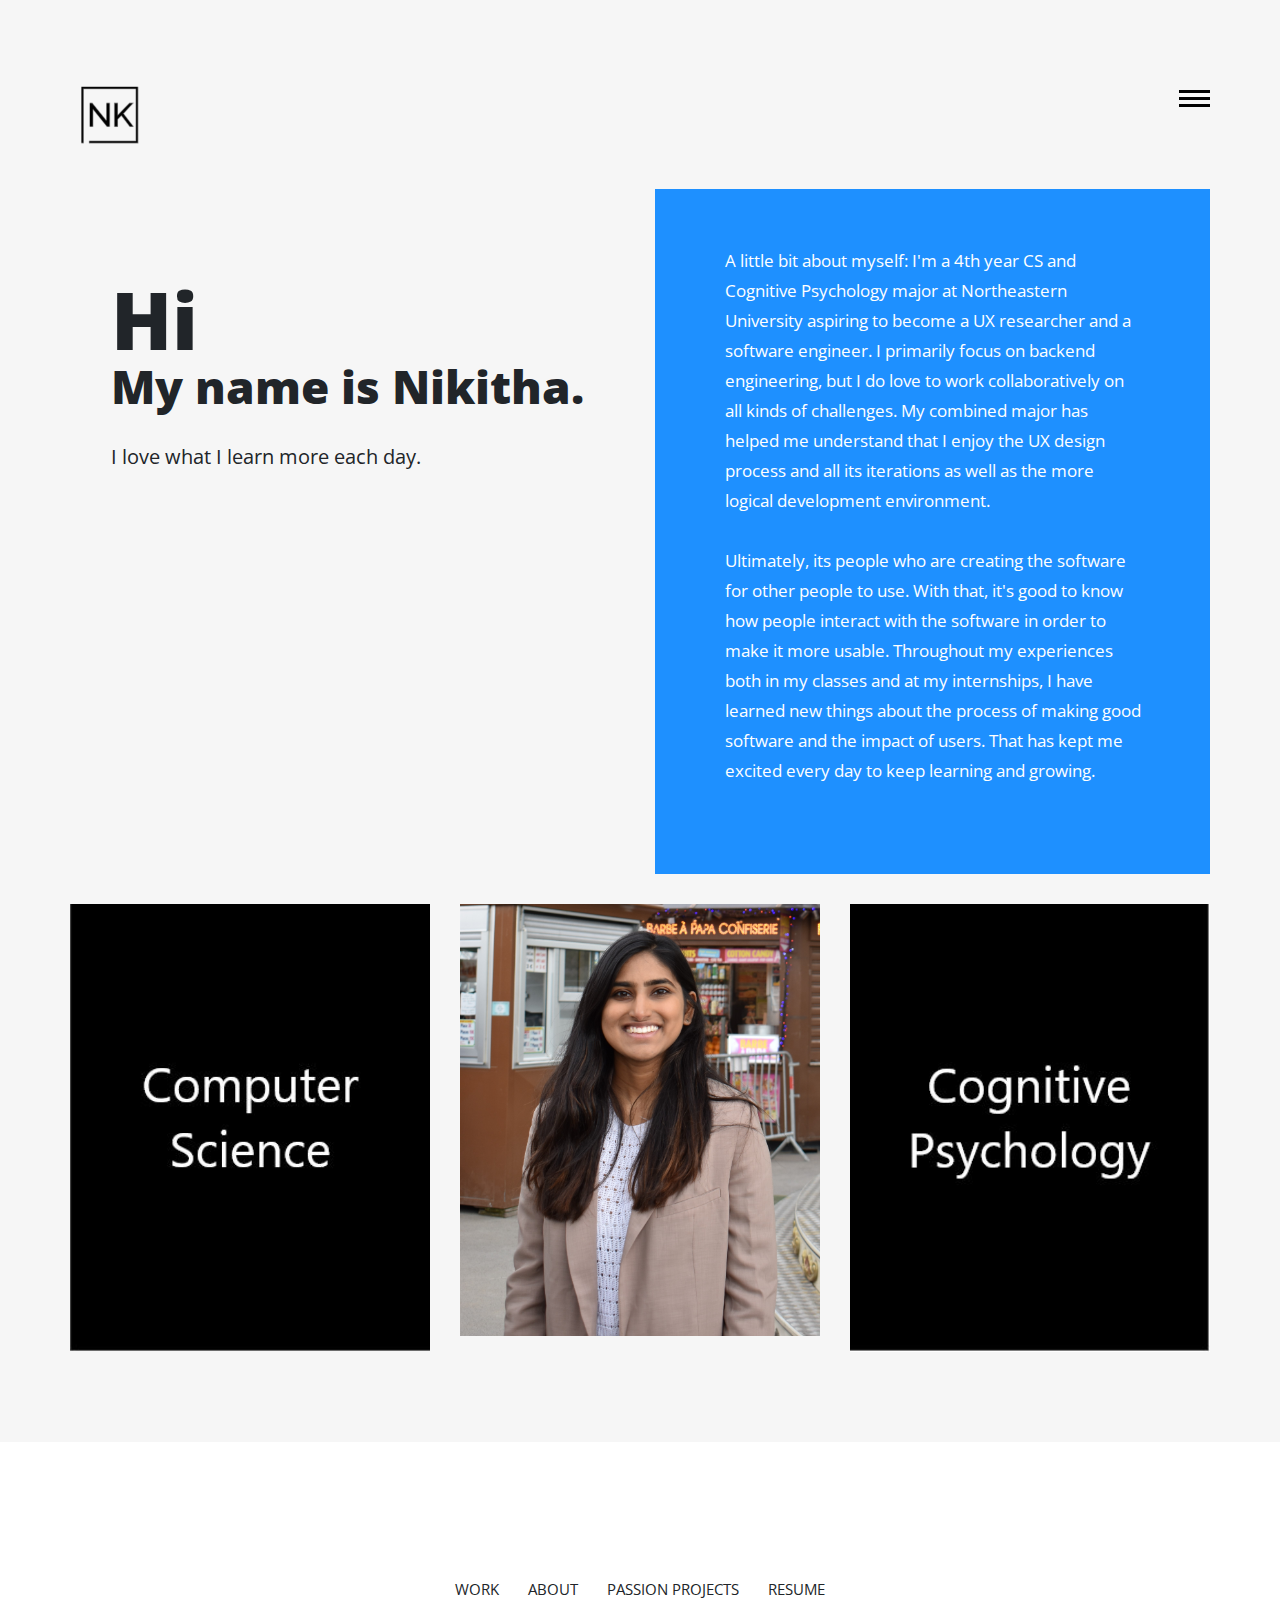
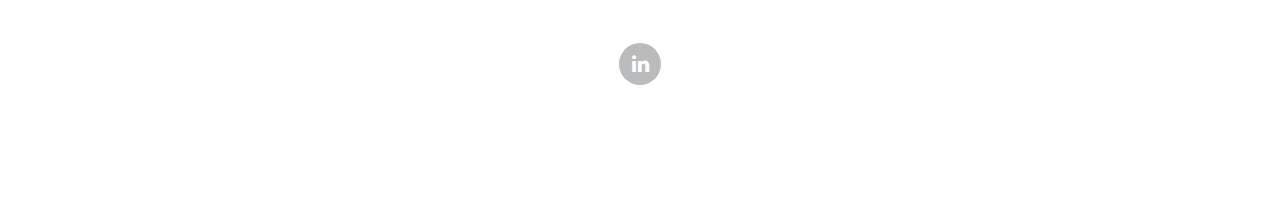
==== commit 696c03c9: "new logo and color change" ====
--- a/about.html
+++ b/about.html
@@ -35,7 +35,7 @@
             	<div class="container">
                 	<!-- logo -->
                     	<h1>
-                        	<a href="index.html" title="Nikitha Koppu"><img src="images/logo.JPG" title="Nikitha Koppu" alt="Nikitha Koppu"/></a>
+                        	<a href="index.html" title="Nikitha Koppu"><img src="images/logo.png" title="Nikitha Koppu" alt="Nikitha Koppu"/></a>
                         </h1>
                     <!-- logo -->
 
@@ -44,7 +44,7 @@
                         <ul>
                             <li><a href="index.html" title="Work">Work</a></li>
                             <li class="nav-active"><a href="about.html" title="About">About</a></li>
-                            <li><a href="personal-projects.html" title="Blog">Blog</a></li>
+                            <li><a href="personal-projects.html" title="Projects">Passion Projects</a></li>
                             <li><a href="images/about-images/Full-time%20resume%202020.pdf" target="_blank" title="Resume">Resume</a></li>
                         </ul>
                     </nav>
--- a/css/style.css
+++ b/css/style.css
@@ -175,11 +175,11 @@
 
 a:focus, img:focus, button:focus, .btn:focus {outline: none;}
 
-::-moz-selection {background-color:#fb5353;color:#fff;text-shadow:none;}
-
-::selection {background-color: #fb5353;color: #fff;text-shadow: none;}
-
-@font-face {font-family: 'Open Sans', sans-serif;}
+::-moz-selection {background-color:#1E90FF;color:#fff;text-shadow:none;}
+
+::selection {background-color: #1E90FF;color: #fff;text-shadow: none;}
+
+@font-face {font-family: 'Josefin Sans', sans-serif;}
 
 /*===== Header ===*/
 
@@ -199,7 +199,7 @@
 
 header[role="header"] nav ul > li > a{ display:block; line-height:72px; color:#404040}
 
-header[role="header"] nav ul > li:hover a,header[role="header"] nav ul > li.nav-active a{ text-decoration:none; color:#fb5353}
+header[role="header"] nav ul > li:hover a,header[role="header"] nav ul > li.nav-active a{ text-decoration:none; color:#1E90FF}
 
 header[role="header"] nav #menu-button {width: 31px;font-size: 0;float: right;height: 19px;position: relative; z-index:70;
 
@@ -239,11 +239,11 @@
 
 main[role="main-home-wrapper"] article[role="pge-title-content"] header,main[role="main-inner-wrapper"] article[role="pge-title-content"] header{ padding-bottom:19px; padding-top:83px}
 
-main[role="main-home-wrapper"] article[role="pge-title-content"] header h2,main[role="main-inner-wrapper"] article[role="pge-title-content"] header h2{ font-size:46px; line-height:53px; color:#404040; font-weight:800}
-
-main[role="main-home-wrapper"] article[role="pge-title-content"] header h2 span,main[role="main-inner-wrapper"] article[role="pge-title-content"] header h2 span{ display:block; font-size:80px; color:#fb5353; padding-bottom:15px}
-
-main[role="main-home-wrapper"] article[role="pge-title-content"] p,main[role="main-inner-wrapper"] article[role="pge-title-content"] p{ font-size:20px; line-height:30px; color:#454545}
+main[role="main-home-wrapper"] article[role="pge-title-content"] header h2,main[role="main-inner-wrapper"] article[role="pge-title-content"] header h2{ font-size:46px; line-height:53px; color:#212529; font-weight:800}
+
+main[role="main-home-wrapper"] article[role="pge-title-content"] header h2 span,main[role="main-inner-wrapper"] article[role="pge-title-content"] header h2 span{ display:block; font-size:80px; color:#212529; padding-bottom:15px}
+
+main[role="main-home-wrapper"] article[role="pge-title-content"] p,main[role="main-inner-wrapper"] article[role="pge-title-content"] p{ font-size:20px; line-height:30px; color:#212529}
 
 /*===== footer ===*/
 
@@ -257,9 +257,9 @@
 
 footer[role="footer"] nav > ul > li{ display: inline-block; text-transform:uppercase; font-size:15px; margin:0 13px}
 
-footer[role="footer"] nav > ul > li > a{ color:#9d9d9d}
-
-footer[role="footer"] nav > ul > li:hover a{ text-decoration:none; color:#fb5353}
+footer[role="footer"] nav > ul > li > a{ color:#212529}
+
+footer[role="footer"] nav > ul > li:hover a{ text-decoration:none; color:#1E90FF}
 
 footer[role="footer"] ul[role="social-icons"]{ padding:0; margin:0; text-align:center; padding-bottom:40px;}
 
@@ -267,13 +267,13 @@
 
 footer[role="footer"] ul[role="social-icons"] > li > a{ display:block; width:42px; height:42px; background-color:#bbbbbb; color:#FFF; line-height:42px; font-size:20px; border-radius:100%; text-align:center}
 
-footer[role="footer"] ul[role="social-icons"] > li:hover a{ background-color:#fb5353}
-
-footer[role="footer"] .copy-right{ text-align:center; display:block; font-size:12px; line-height:13px; color:#9c9c9c}
+footer[role="footer"] ul[role="social-icons"] > li:hover a{ background-color:#1E90FF}
+
+footer[role="footer"] .copy-right{ text-align:center; display:block; font-size:12px; line-height:13px; color:#212529}
 
 /*===== About ===*/
 
-main[role="main-inner-wrapper"] .about-content{ background-color:#fb5353; padding-top:57px; padding-left:70px; padding-right:67px; padding-bottom:58px}
+main[role="main-inner-wrapper"] .about-content{ background-color:#1E90FF; padding-top:57px; padding-left:70px; padding-right:67px; padding-bottom:58px}
 
 main[role="main-inner-wrapper"] .about-content p{ font-size:17px; line-height:30px; color:#FFF; padding-bottom:20px}
 
@@ -283,13 +283,13 @@
 
 main[role="main-inner-wrapper"] .thumbnails-pan section figure,main[role="main-inner-wrapper"] .thumbnails-pan section figure, img,main[role="main-inner-wrapper"] .thumbnails-pan section figure figcaption,section.blog-content figure,section.blog-content figure img,section.blog-content  article{transition-delay: 0s;transition-duration: 0.6s;transition-property: all;transition-timing-function: ease;}
 
-main[role="main-inner-wrapper"] .thumbnails-pan section figure figcaption{ position:absolute; bottom:-50%; left:0; right:0; background-color:#fb5353; margin:0 69px; text-align:center; color:#FFF; padding-top:16px; padding-bottom:27px}
-
-main[role="main-inner-wrapper"] .thumbnails-pan section figure figcaption h3{ font-size:21px; line-height:22px; font-weight:300}
+main[role="main-inner-wrapper"] .thumbnails-pan section figure figcaption{ position:absolute; bottom:-50%; left:0; right:0; background-color:#1E90FF; margin:0 69px; text-align:center; color:#FFF; padding-top:16px; padding-bottom:27px}
+
+main[role="main-inner-wrapper"] .thumbnails-pan section figure figcaption h3{ font-size:21px; line-height:22px; font-weight:400}
 
 main[role="main-inner-wrapper"] .thumbnails-pan section figure figcaption h5{ text-transform:uppercase; font-size:13px; line-height:14px; font-weight:bold}
 
-main[role="main-inner-wrapper"] .thumbnails-pan section figure:hover,section.blog-content:hover article{ background-color:#fb5353; color:#FFF}
+main[role="main-inner-wrapper"] .thumbnails-pan section figure:hover,section.blog-content:hover article{ background-color:#1E90FF; color:#FFF}
 
 main[role="main-inner-wrapper"] .thumbnails-pan section figure:hover img,section.blog-content:hover figure img{-webkit-transform: scale3d(1.08,1.08,2);transform: scale3d(1.08,1.08,2); opacity:0.5}
 
@@ -303,7 +303,7 @@
 
 section.blog-content figure{ overflow:hidden; position:relative;background-color: rgba(255,255,255,0.4); cursor:pointer}
 
-section.blog-content figure .post-date{ text-align:center; color:#FFF; font-weight:800; font-size:14px; line-height:18px; text-transform:uppercase; display:block; background-color:#fb5353; width:130px; height:130px; position:absolute; left:0; top:0; padding-top:41px; z-index:50}
+section.blog-content figure .post-date{ text-align:center; color:#FFF; font-weight:800; font-size:14px; line-height:18px; text-transform:uppercase; display:block; background-color:#1E90FF; width:130px; height:130px; position:absolute; left:0; top:0; padding-top:41px; z-index:50}
 
 section.blog-content figure .post-date span{ font-size:50px; line-height:35px; display:block}
 
@@ -315,9 +315,9 @@
 
 article[role="pge-title-content"].contact-header{ padding-bottom:218px}
 
-article[role="pge-title-content"].contact-header p a{ color:#343434; padding-right:34px}
-
-article[role="pge-title-content"].contact-header p a:hover{color:#fb5353; text-decoration:none}
+article[role="pge-title-content"].contact-header p a{ color:#212529; padding-right:34px}
+
+article[role="pge-title-content"].contact-header p a:hover{color:#1E90FF; text-decoration:none}
 
 .demo-wrapper {width: 100%;margin: 0 auto;height:499px;}
 
@@ -343,25 +343,25 @@
 
 .contat-from-wrapper textarea{ border-bottom:1px solid #bbbbbb; border-left:none; border-right:none; border-top:none; height:77px; margin-top:56px}
 
-.contat-from-wrapper input[type="submit"]{ display:block; border:none; outline:none; width:200px; line-height:60px; text-transform:uppercase; font-size:21px; color:#FFF; font-weight:800; letter-spacing:2px; background-color:#e84d49; margin:41px auto; margin-bottom:0}
-
-.contat-from-wrapper input[type="submit"]:hover{background-color:#f8524e}
+.contat-from-wrapper input[type="submit"]{ display:block; border:none; outline:none; width:200px; line-height:60px; text-transform:uppercase; font-size:21px; color:#FFF; font-weight:800; letter-spacing:2px; background-color:#1E90FF; margin:41px auto; margin-bottom:0}
+
+.contat-from-wrapper input[type="submit"]:hover{background-color:#1E90FF}
 
 /*== Work Details ==*/
 
 .work-details,.blog-details{ padding:0 69px; margin-top:73px}
 
-.work-details header h2{ color:#343434; font-size:36px; font-weight:800}
-
-.work-details header a{ display:inline-block; color:#fb5353; font-size:18px;font-weight:800;padding-top:3px}
+.work-details header h2{ color:#212529; font-size:36px; font-weight:800}
+
+.work-details header a{ display:inline-block; color:#1E90FF; font-size:18px;font-weight:800;padding-top:3px}
 
 .work-details header a i{ color:#0d0d0d; padding-left:10px}
 
 .work-details header a:hover{ color:#0d0d0d; text-decoration:none}
 
-.work-details header a:hover i{ color:#fb5353}
-
-.work-details p{ font-size:16px; color:#666666; line-height:30px; margin-bottom:20px; font-weight:300}
+.work-details header a:hover i{ color:#1E90FF}
+
+.work-details p{ font-size:16px; color:#212529; line-height:30px; margin-bottom:20px; font-weight:400}
 
 .work-details p strong{ font-weight:800}
 
@@ -375,13 +375,13 @@
 
 .bog-header h3,.comments-pan h3,.commentys-form h4{ color:#404040;font-weight:800; padding-bottom:24px; display:block}
 
-.bog-header h3 span{ color:#fb5353}
+.bog-header h3 span{ color:#1E90FF}
 
 .bog-header h2{ font-size:36px; font-weight:normal}
 
 .blog-details .enter-content{ margin-top:62px}
 
-.blog-details .enter-content p{ font-size:16px; line-height:30px; font-weight:300; margin-bottom:23px}
+.blog-details .enter-content p{ font-size:16px; line-height:30px; font-weight:400; margin-bottom:23px}
 
 .comments-pan{border-top:2px solid #dedede; padding-top:15px}
 
@@ -399,7 +399,7 @@
 
 .comments-reply li section h4{font-weight:800; color:#404040; font-size:21px; margin-bottom:6px; margin-top:0}
 
-.comments-reply li section h4 a{ font-size:16px; color:#fb5353;font-weight:400; display:inline-block; padding-left:20px}
+.comments-reply li section h4 a{ font-size:16px; color:#1E90FF;font-weight:400; display:inline-block; padding-left:20px}
 
 .reply-pan{ clear:both; display:block; margin-left:100px;padding-top:39px }
 
@@ -415,7 +415,7 @@
 
 .commentys-form input[type="text"]:focus,.commentys-form input[type="email"]:focus,.commentys-form input[type="url"]:focus,.commentys-form textarea:focus{ border-bottom-color:#000}
 
-.commentys-form input[type="button"]{ padding:0 36px; text-transform:uppercase; display:inline-block; font-size:21px; line-height:60px; color:#FFF; font-weight: bold; text-align:center; border:none; outline:none; background-color:#fb5353; margin-top:50px}
-
-.commentys-form input[type="button"]:hover{ background-color:#ff5c5c}
-
+.commentys-form input[type="button"]{ padding:0 36px; text-transform:uppercase; display:inline-block; font-size:21px; line-height:60px; color:#FFF; font-weight: bold; text-align:center; border:none; outline:none; background-color:#1E90FF; margin-top:50px}
+
+.commentys-form input[type="button"]:hover{ background-color:#1E90FF}
+
